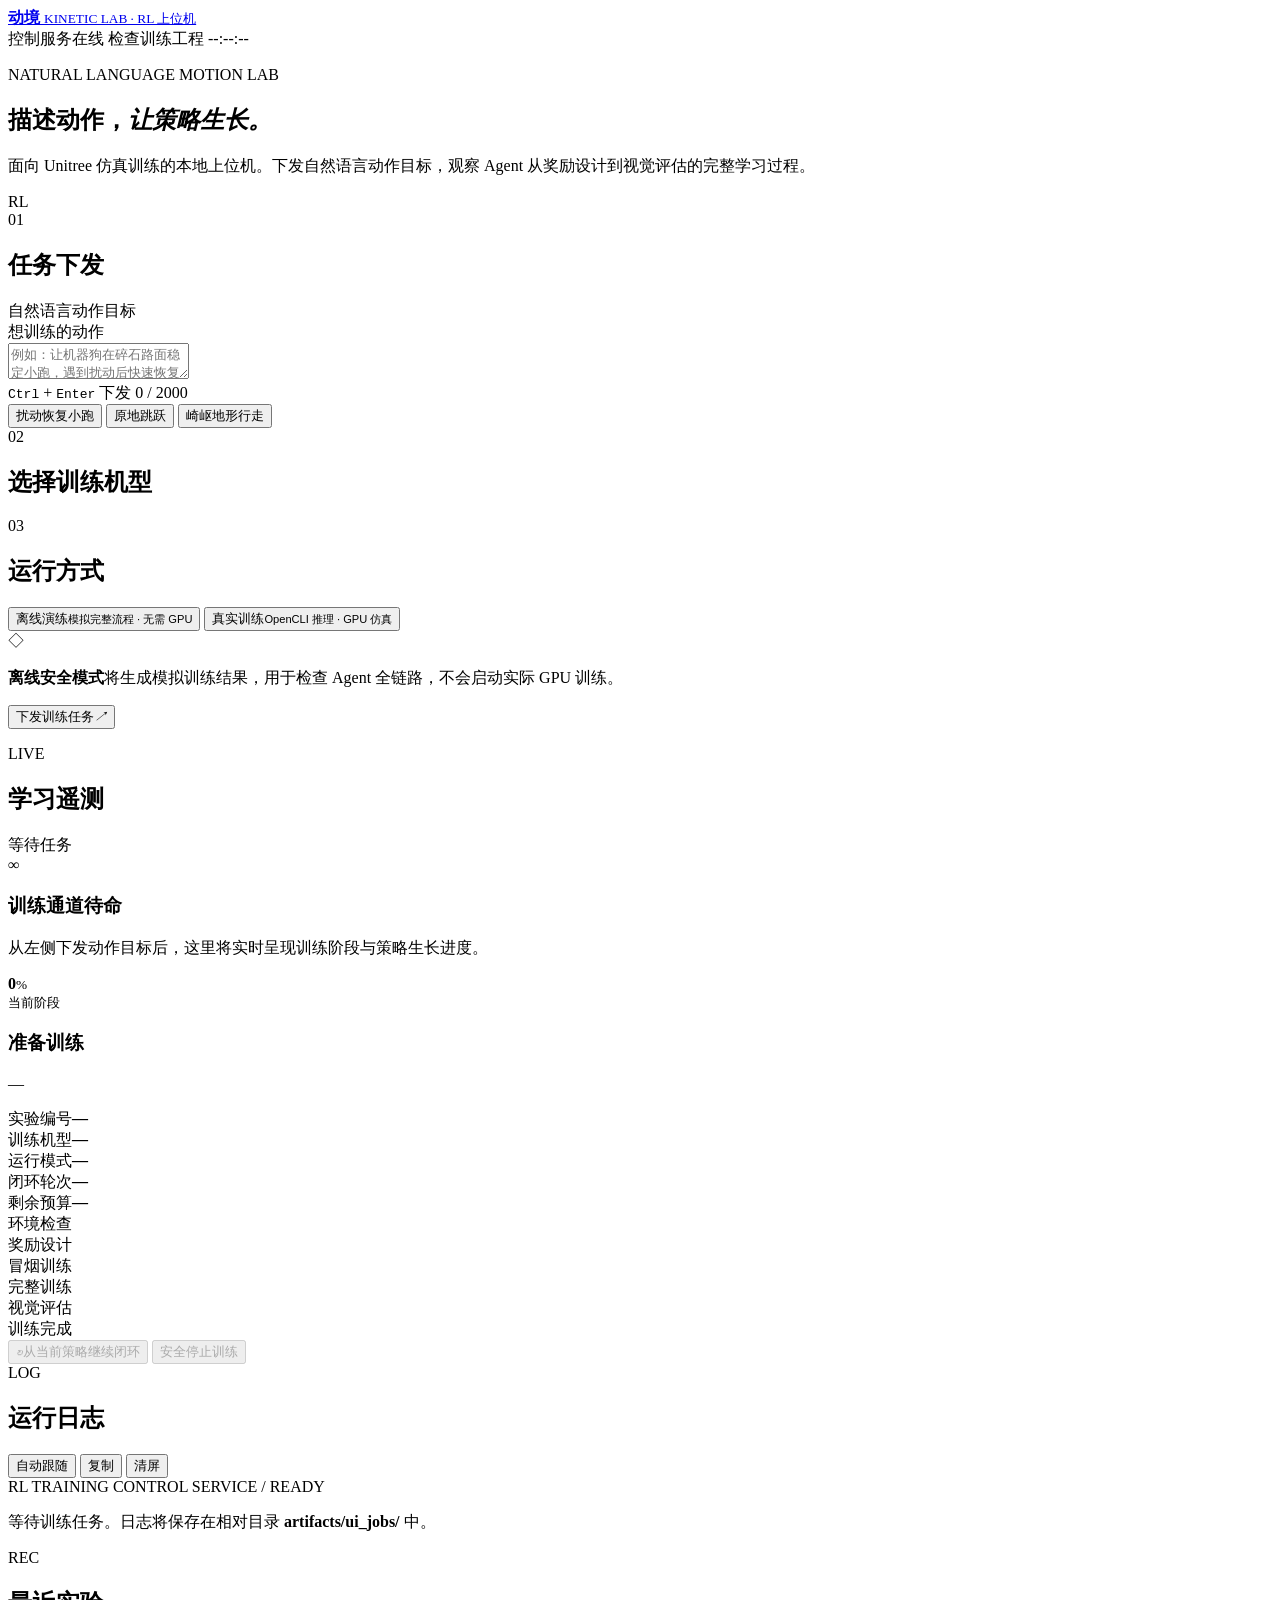
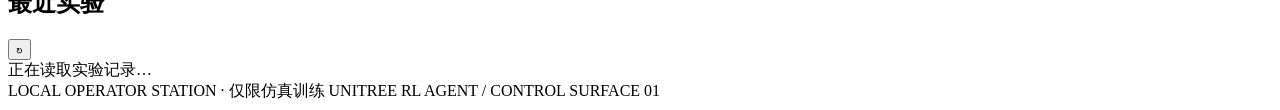
==== rl_agent/rl_training_agent/web/index.html @ 12aefe8e "Initial commit: add parameter adjustment agent" ====
<!doctype html>
<html lang="zh-CN">
<head>
  <meta charset="utf-8">
  <meta name="viewport" content="width=device-width, initial-scale=1">
  <meta name="theme-color" content="#0b0e12">
  <title>动境 · 强化学习上位机</title>
  <link rel="stylesheet" href="/app.css">
</head>
<body>
  <div class="ambient ambient-a"></div>
  <div class="ambient ambient-b"></div>
  <div class="shell">
    <header class="topbar">
      <a class="brand" href="#" aria-label="回到操作台顶部">
        <span class="brand-mark" aria-hidden="true"><i></i><i></i><i></i></span>
        <span>
          <b>动境</b>
          <small>KINETIC LAB · RL 上位机</small>
        </span>
      </a>
      <div class="system-strip" aria-label="系统状态">
        <span class="system-item"><i class="signal online"></i>控制服务在线</span>
        <span class="system-item"><i class="signal" id="projectSignal"></i><span id="projectStatus">检查训练工程</span></span>
        <span class="clock" id="clock">--:--:--</span>
      </div>
    </header>

    <main>
      <section class="intro">
        <div>
          <p class="eyebrow">NATURAL LANGUAGE MOTION LAB</p>
          <h1>描述动作，<em>让策略生长。</em></h1>
          <p class="intro-copy">面向 Unitree 仿真训练的本地上位机。下发自然语言动作目标，观察 Agent 从奖励设计到视觉评估的完整学习过程。</p>
        </div>
        <div class="orbit-art" aria-hidden="true">
          <div class="orbit orbit-one"></div>
          <div class="orbit orbit-two"></div>
          <div class="core"><span>RL</span></div>
          <i class="satellite satellite-a"></i>
          <i class="satellite satellite-b"></i>
        </div>
      </section>

      <section class="control-grid">
        <article class="panel command-panel">
          <div class="panel-heading">
            <div><span class="step-number">01</span><h2>任务下发</h2></div>
            <span class="muted">自然语言动作目标</span>
          </div>
          <label class="sr-only" for="taskInput">想训练的动作</label>
          <div class="prompt-box">
            <textarea id="taskInput" maxlength="2000" placeholder="例如：让机器狗在碎石路面稳定小跑，遇到扰动后快速恢复平衡……"></textarea>
            <div class="prompt-meta">
              <span><kbd>Ctrl</kbd> + <kbd>Enter</kbd> 下发</span>
              <span id="charCount">0 / 2000</span>
            </div>
          </div>
          <div class="examples" aria-label="动作描述示例">
            <button type="button" data-example="训练机器狗稳定向前小跑，并在受到侧向推力后快速恢复平衡">扰动恢复小跑</button>
            <button type="button" data-example="训练机器狗原地向上跳跃，保持身体姿态并稳定落地">原地跳跃</button>
            <button type="button" data-example="训练机器狗在不平整地面低速行走，减少足端打滑和身体晃动">崎岖地形行走</button>
          </div>

          <div class="section-label"><span class="step-number">02</span><h2>选择训练机型</h2></div>
          <div class="robot-grid" id="robotGrid" role="radiogroup" aria-label="训练机器人"></div>

          <div class="section-label mode-title"><span class="step-number">03</span><h2>运行方式</h2></div>
          <div class="mode-switch" id="modeSwitch" role="radiogroup" aria-label="训练模式">
            <button type="button" class="active" data-mode="dry-run" role="radio" aria-checked="true">
              <span>离线演练</span><small>模拟完整流程 · 无需 GPU</small>
            </button>
            <button type="button" data-mode="real" role="radio" aria-checked="false">
              <span>真实训练</span><small>OpenCLI 推理 · GPU 仿真</small>
            </button>
          </div>
          <div class="safety-note" id="modeNote">
            <span aria-hidden="true">◇</span>
            <p><b>离线安全模式</b>将生成模拟训练结果，用于检查 Agent 全链路，不会启动实际 GPU 训练。</p>
          </div>
          <button class="launch-button" id="launchButton" type="button">
            <span>下发训练任务</span><i aria-hidden="true">↗</i>
          </button>
          <p class="form-error" id="formError" role="alert"></p>
        </article>

        <article class="panel telemetry-panel">
          <div class="panel-heading">
            <div><span class="step-number">LIVE</span><h2>学习遥测</h2></div>
            <span class="run-state idle" id="runState"><i></i>等待任务</span>
          </div>

          <div class="telemetry-empty" id="telemetryEmpty">
            <div class="empty-glyph"><span></span><i></i><b>∞</b></div>
            <h3>训练通道待命</h3>
            <p>从左侧下发动作目标后，这里将实时呈现训练阶段与策略生长进度。</p>
          </div>

          <div class="telemetry-content hidden" id="telemetryContent">
            <div class="progress-overview">
              <div class="progress-ring" id="progressRing">
                <div><strong id="progressValue">0</strong><small>%</small></div>
              </div>
              <div class="progress-copy">
                <small>当前阶段</small>
                <h3 id="stageLabel">准备训练</h3>
                <p id="activeTask">—</p>
              </div>
            </div>
            <div class="job-facts">
              <div><span>实验编号</span><b id="taskId">—</b></div>
              <div><span>训练机型</span><b id="activeRobot">—</b></div>
              <div><span>运行模式</span><b id="activeMode">—</b></div>
              <div><span>闭环轮次</span><b id="loopRound">—</b></div>
              <div><span>剩余预算</span><b id="loopBudget">—</b></div>
            </div>
            <div class="stage-track" id="stageTrack" aria-label="训练阶段">
              <div data-threshold="10"><i></i><span>环境检查</span></div>
              <div data-threshold="25"><i></i><span>奖励设计</span></div>
              <div data-threshold="48"><i></i><span>冒烟训练</span></div>
              <div data-threshold="74"><i></i><span>完整训练</span></div>
              <div data-threshold="89"><i></i><span>视觉评估</span></div>
              <div data-threshold="100"><i></i><span>训练完成</span></div>
            </div>
            <div class="training-controls">
              <button class="resume-button hidden" id="resumeButton" type="button" disabled>
                <i aria-hidden="true">↻</i><span>从当前策略继续闭环</span>
              </button>
              <button class="stop-button" id="stopButton" type="button" disabled>
                <i aria-hidden="true"></i><span>安全停止训练</span>
              </button>
            </div>
          </div>
        </article>
      </section>

      <section class="lower-grid">
        <article class="panel terminal-panel">
          <div class="panel-heading terminal-heading">
            <div><span class="step-number">LOG</span><h2>运行日志</h2></div>
            <div class="terminal-actions">
              <button type="button" id="autoScrollButton" class="active">自动跟随</button>
              <button type="button" id="copyLogButton">复制</button>
              <button type="button" id="clearLogButton">清屏</button>
            </div>
          </div>
          <div class="terminal" id="terminal" tabindex="0" aria-label="实时训练日志">
            <div class="terminal-welcome" id="terminalWelcome">
              <span>RL TRAINING CONTROL SERVICE / READY</span>
              <p>等待训练任务。日志将保存在相对目录 <b>artifacts/ui_jobs/</b> 中。</p>
            </div>
            <pre id="logOutput"></pre>
          </div>
        </article>

        <article class="panel history-panel">
          <div class="panel-heading">
            <div><span class="step-number">REC</span><h2>最近实验</h2></div>
            <button class="refresh-button" id="refreshButton" type="button" aria-label="刷新实验">↻</button>
          </div>
          <div class="history-list" id="historyList">
            <div class="history-loading">正在读取实验记录…</div>
          </div>
        </article>
      </section>
    </main>

    <footer>
      <span>LOCAL OPERATOR STATION · 仅限仿真训练</span>
      <span>UNITREE RL AGENT / CONTROL SURFACE 01</span>
    </footer>
  </div>

  <div class="toast" id="toast" role="status" aria-live="polite"></div>
  <script src="/app.js" defer></script>
</body>
</html>
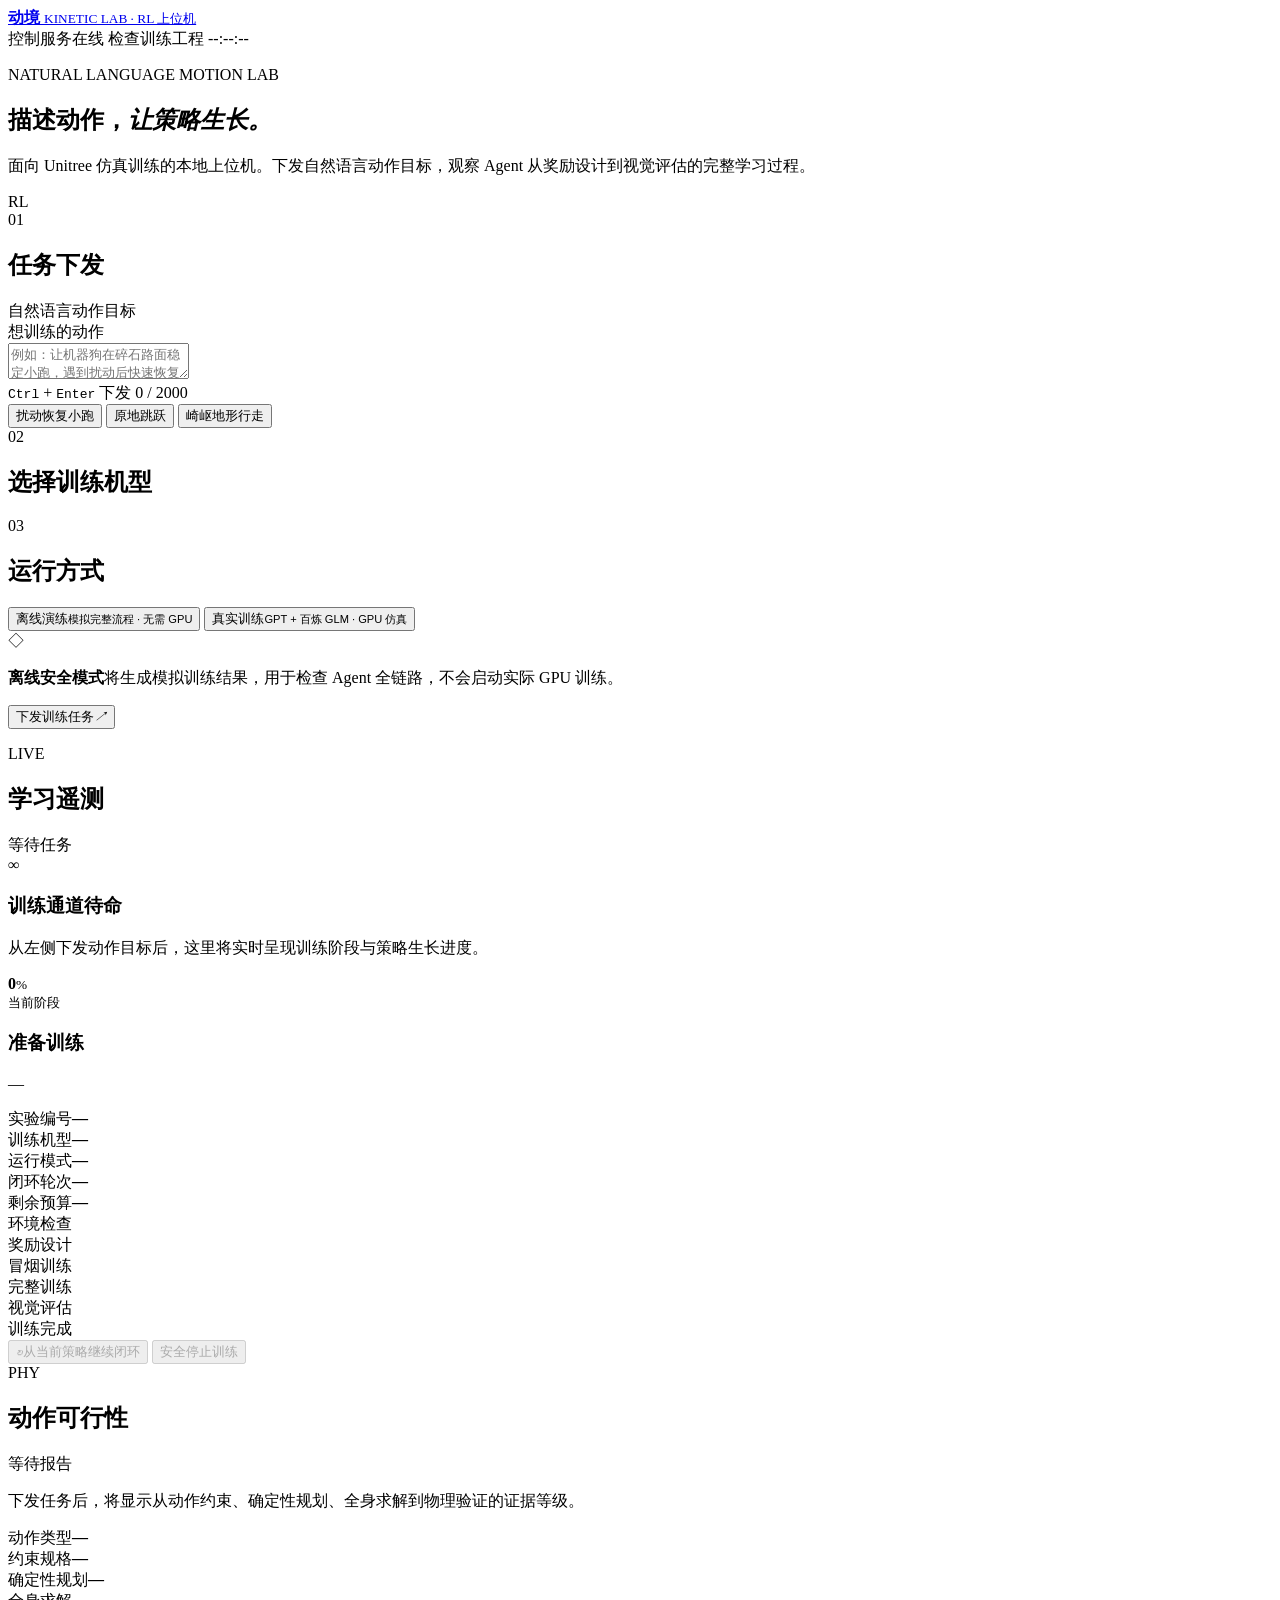
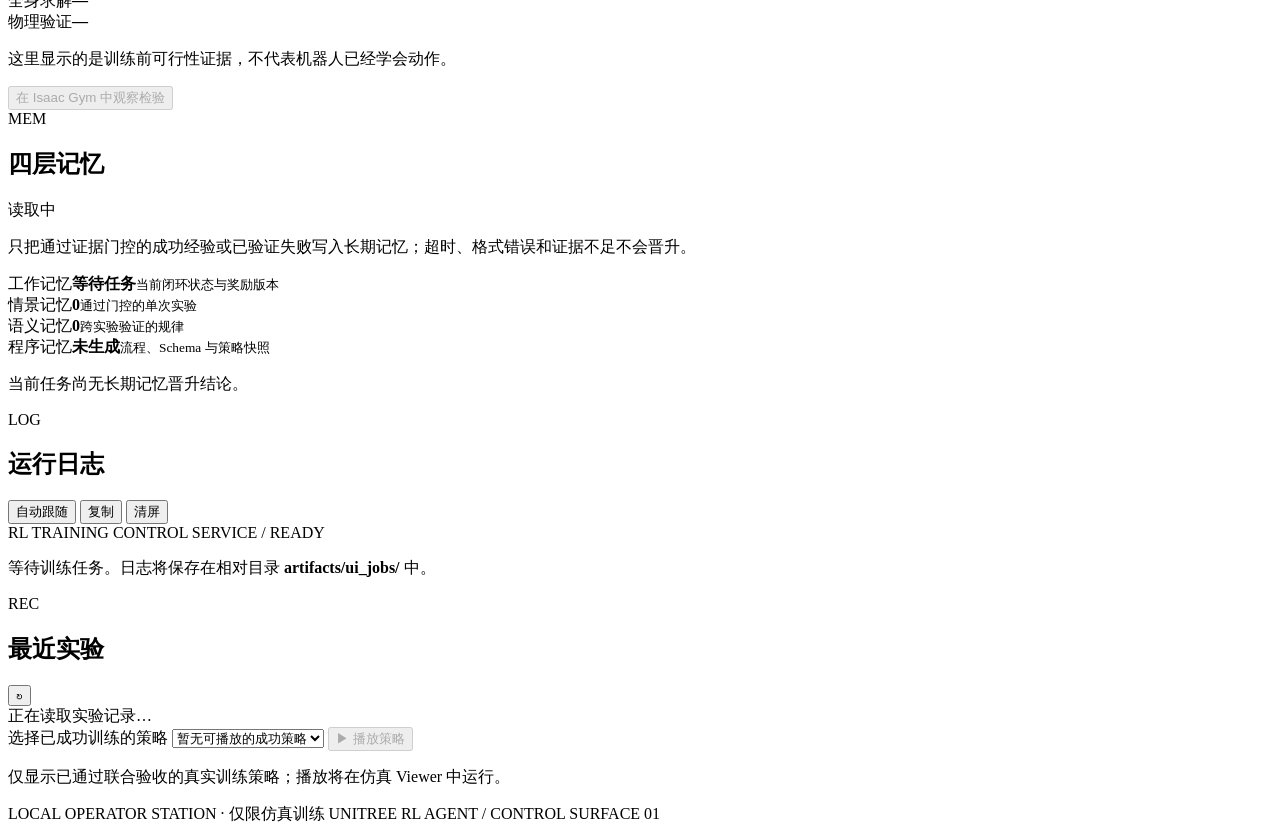
==== commit 2221579b: "feat: complete adaptive RL training agent workflow" ====
--- a/rl_agent/rl_training_agent/web/index.html
+++ b/rl_agent/rl_training_agent/web/index.html
@@ -71,7 +71,7 @@
               <span>离线演练</span><small>模拟完整流程 · 无需 GPU</small>
             </button>
             <button type="button" data-mode="real" role="radio" aria-checked="false">
-              <span>真实训练</span><small>OpenCLI 推理 · GPU 仿真</small>
+              <span>真实训练</span><small>GPT + 百炼 GLM · GPU 仿真</small>
             </button>
           </div>
           <div class="safety-note" id="modeNote">
@@ -122,6 +122,7 @@
               <div data-threshold="89"><i></i><span>视觉评估</span></div>
               <div data-threshold="100"><i></i><span>训练完成</span></div>
             </div>
+            <div class="review-reason hidden" id="reviewReason" role="status"></div>
             <div class="training-controls">
               <button class="resume-button hidden" id="resumeButton" type="button" disabled>
                 <i aria-hidden="true">↻</i><span>从当前策略继续闭环</span>
@@ -131,6 +132,41 @@
               </button>
             </div>
           </div>
+        </article>
+      </section>
+
+      <section class="insight-grid" aria-label="智能体内部状态">
+        <article class="panel insight-panel" id="feasibilityPanel">
+          <div class="panel-heading">
+            <div><span class="step-number">PHY</span><h2>动作可行性</h2></div>
+            <span class="insight-badge pending" id="feasibilityStatus">等待报告</span>
+          </div>
+          <p class="insight-lead" id="feasibilitySummary">下发任务后，将显示从动作约束、确定性规划、全身求解到物理验证的证据等级。</p>
+          <div class="evidence-ladder" aria-label="可行性证据链">
+            <div><span>动作类型</span><b id="feasibilityMotion">—</b></div>
+            <div><span>约束规格</span><b id="feasibilityConstraint">—</b></div>
+            <div><span>确定性规划</span><b id="feasibilityPlanning">—</b></div>
+            <div><span>全身求解</span><b id="feasibilityWholeBody">—</b></div>
+            <div><span>物理验证</span><b id="feasibilityPhysics">—</b></div>
+          </div>
+          <div class="component-chips" id="feasibilityComponents"></div>
+          <p class="insight-note" id="feasibilityReason">这里显示的是训练前可行性证据，不代表机器人已经学会动作。</p>
+          <button class="viewer-button" id="feasibilityViewButton" type="button" disabled>在 Isaac Gym 中观察检验</button>
+        </article>
+
+        <article class="panel insight-panel" id="memoryPanel">
+          <div class="panel-heading">
+            <div><span class="step-number">MEM</span><h2>四层记忆</h2></div>
+            <span class="insight-badge pending" id="memoryEnabled">读取中</span>
+          </div>
+          <p class="insight-lead">只把通过证据门控的成功经验或已验证失败写入长期记忆；超时、格式错误和证据不足不会晋升。</p>
+          <div class="memory-grid">
+            <div><span>工作记忆</span><b id="memoryWorking">等待任务</b><small>当前闭环状态与奖励版本</small></div>
+            <div><span>情景记忆</span><b id="memoryEpisodic">0</b><small>通过门控的单次实验</small></div>
+            <div><span>语义记忆</span><b id="memorySemantic">0</b><small>跨实验验证的规律</small></div>
+            <div><span>程序记忆</span><b id="memoryProcedural">未生成</b><small>流程、Schema 与策略快照</small></div>
+          </div>
+          <p class="insight-note" id="memoryPromotion">当前任务尚无长期记忆晋升结论。</p>
         </article>
       </section>
 
@@ -161,6 +197,14 @@
           <div class="history-list" id="historyList">
             <div class="history-loading">正在读取实验记录…</div>
           </div>
+          <div class="playback-controls">
+            <label class="sr-only" for="playStrategySelect">选择已成功训练的策略</label>
+            <select id="playStrategySelect" aria-label="选择已成功训练的策略">
+              <option value="">暂无可播放的成功策略</option>
+            </select>
+            <button type="button" id="playStrategyButton" disabled>▶ 播放策略</button>
+          </div>
+          <p class="playback-note" id="playbackNote">仅显示已通过联合验收的真实训练策略；播放将在仿真 Viewer 中运行。</p>
         </article>
       </section>
     </main>
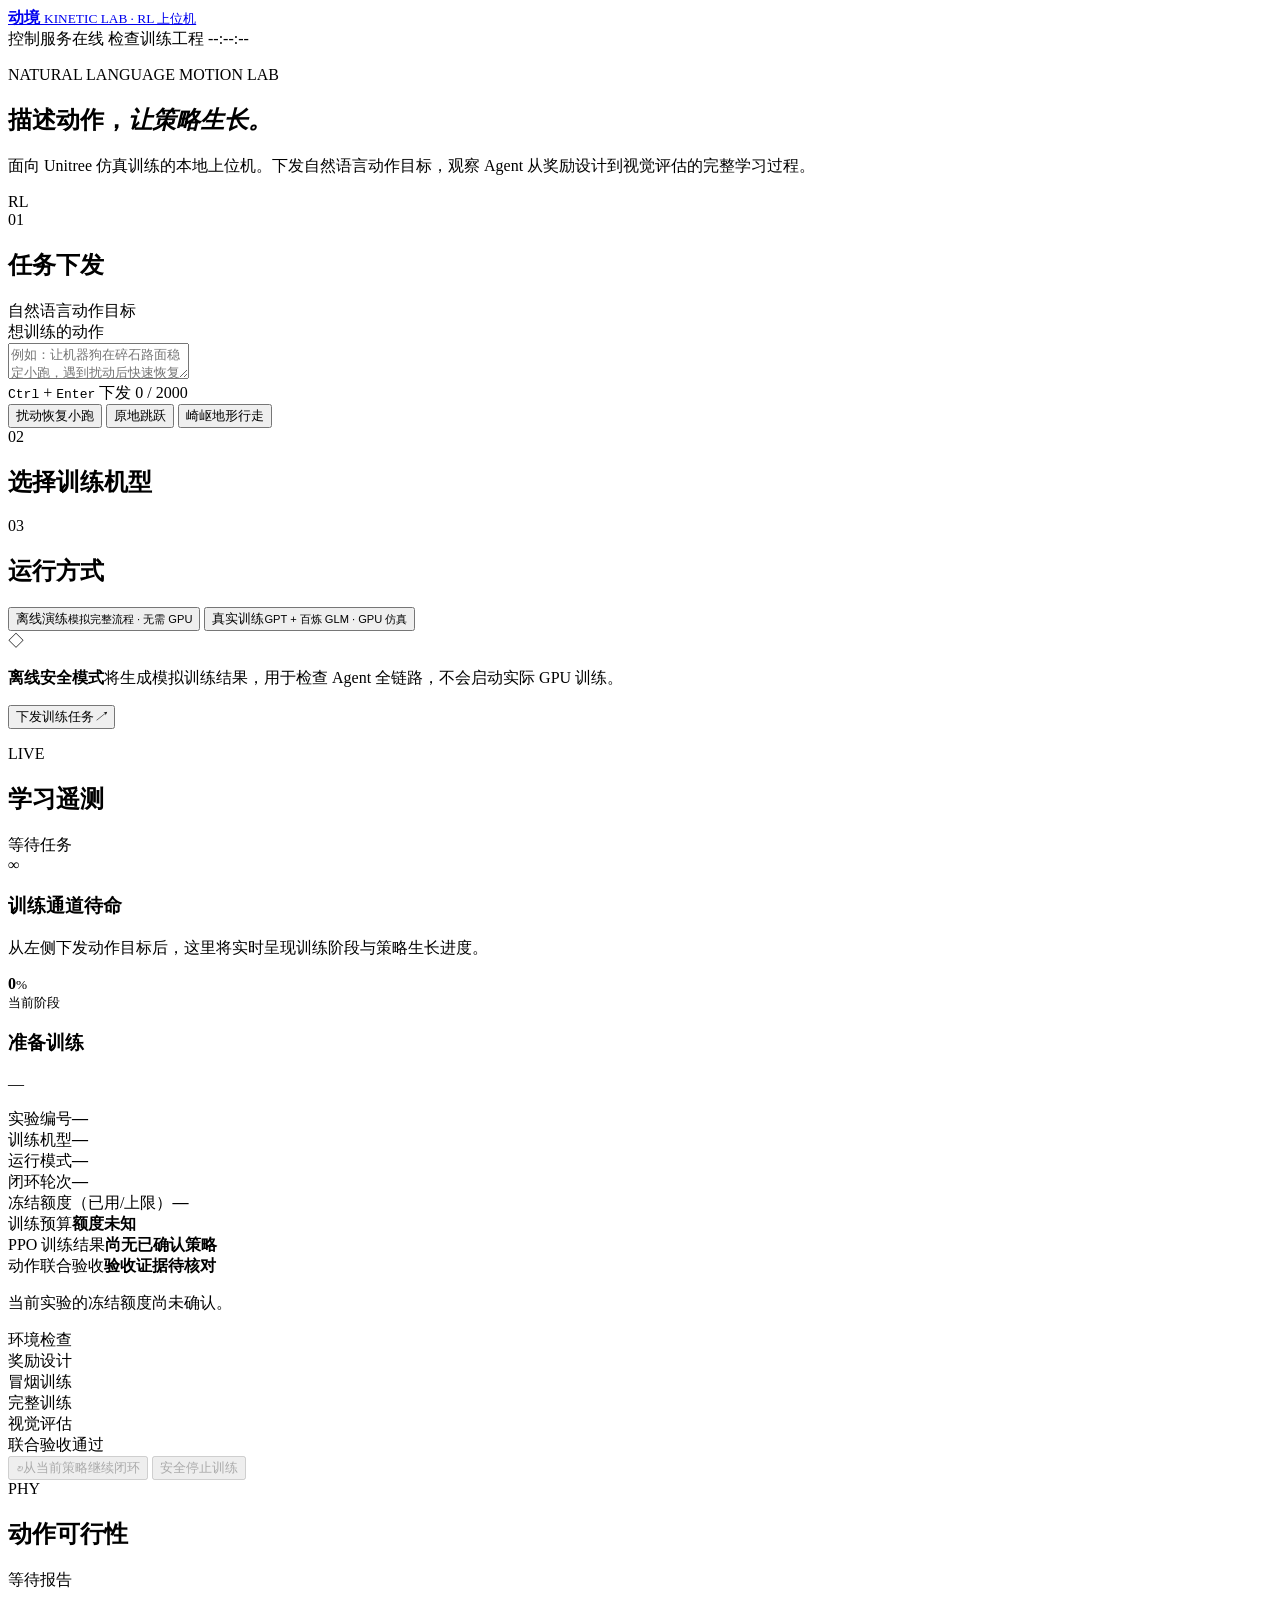
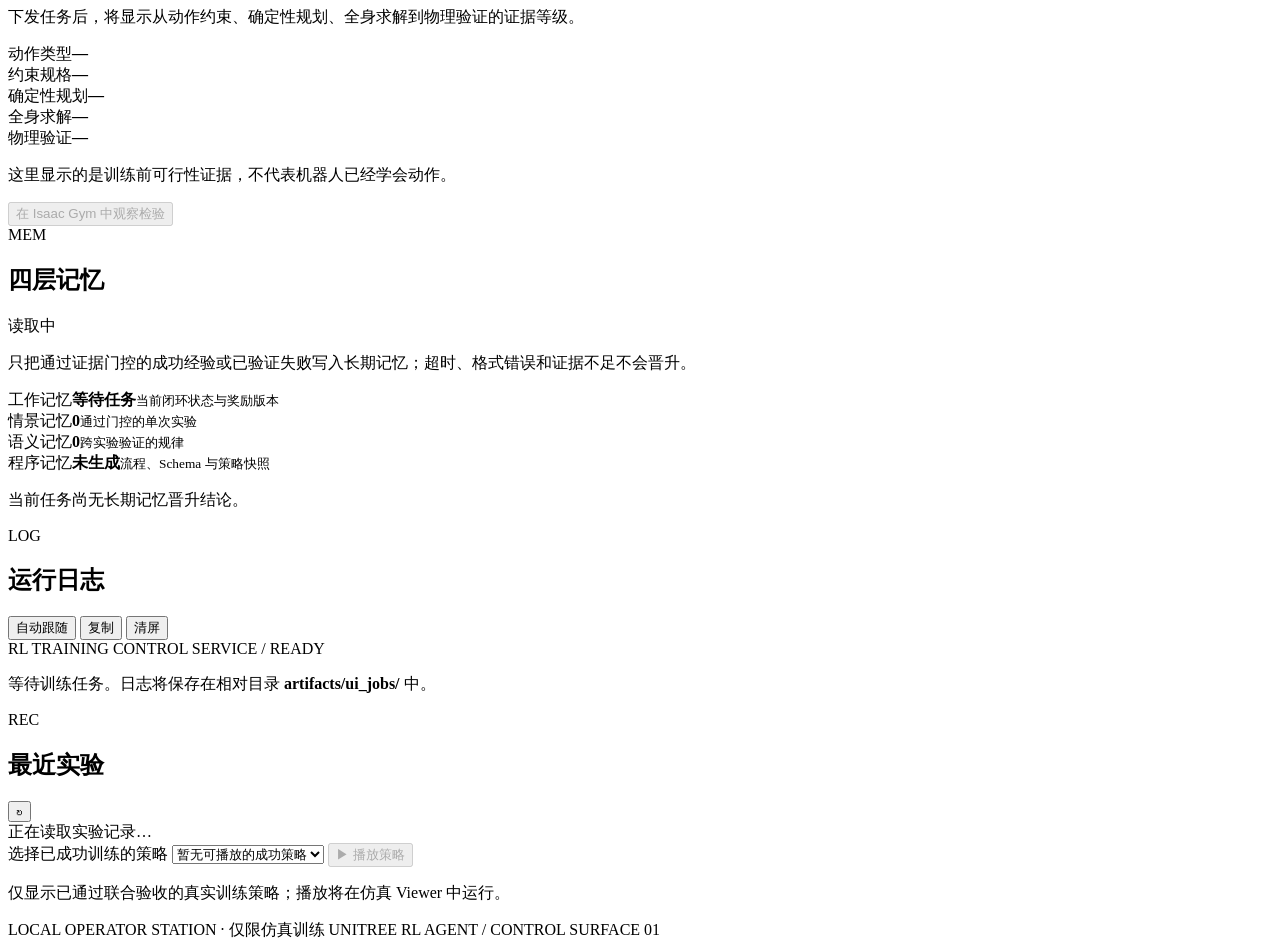
==== commit 553f9ea0: "fix: harden training contracts, recovery, and I/O performance" ====
--- a/rl_agent/rl_training_agent/web/index.html
+++ b/rl_agent/rl_training_agent/web/index.html
@@ -112,15 +112,21 @@
               <div><span>训练机型</span><b id="activeRobot">—</b></div>
               <div><span>运行模式</span><b id="activeMode">—</b></div>
               <div><span>闭环轮次</span><b id="loopRound">—</b></div>
-              <div><span>剩余预算</span><b id="loopBudget">—</b></div>
-            </div>
+              <div><span>冻结额度（已用/上限）</span><b id="loopBudget">—</b></div>
+            </div>
+            <div class="result-facts" aria-label="预算、训练与验收分别展示">
+              <div><span>训练预算</span><b id="budgetStatus">额度未知</b></div>
+              <div><span>PPO 训练结果</span><b id="ppoStatus">尚无已确认策略</b></div>
+              <div><span>动作联合验收</span><b id="acceptanceStatus">验收证据待核对</b></div>
+            </div>
+            <p class="budget-notice" id="budgetNotice" role="status">当前实验的冻结额度尚未确认。</p>
             <div class="stage-track" id="stageTrack" aria-label="训练阶段">
               <div data-threshold="10"><i></i><span>环境检查</span></div>
               <div data-threshold="25"><i></i><span>奖励设计</span></div>
               <div data-threshold="48"><i></i><span>冒烟训练</span></div>
               <div data-threshold="74"><i></i><span>完整训练</span></div>
               <div data-threshold="89"><i></i><span>视觉评估</span></div>
-              <div data-threshold="100"><i></i><span>训练完成</span></div>
+              <div data-threshold="100"><i></i><span>联合验收通过</span></div>
             </div>
             <div class="review-reason hidden" id="reviewReason" role="status"></div>
             <div class="training-controls">
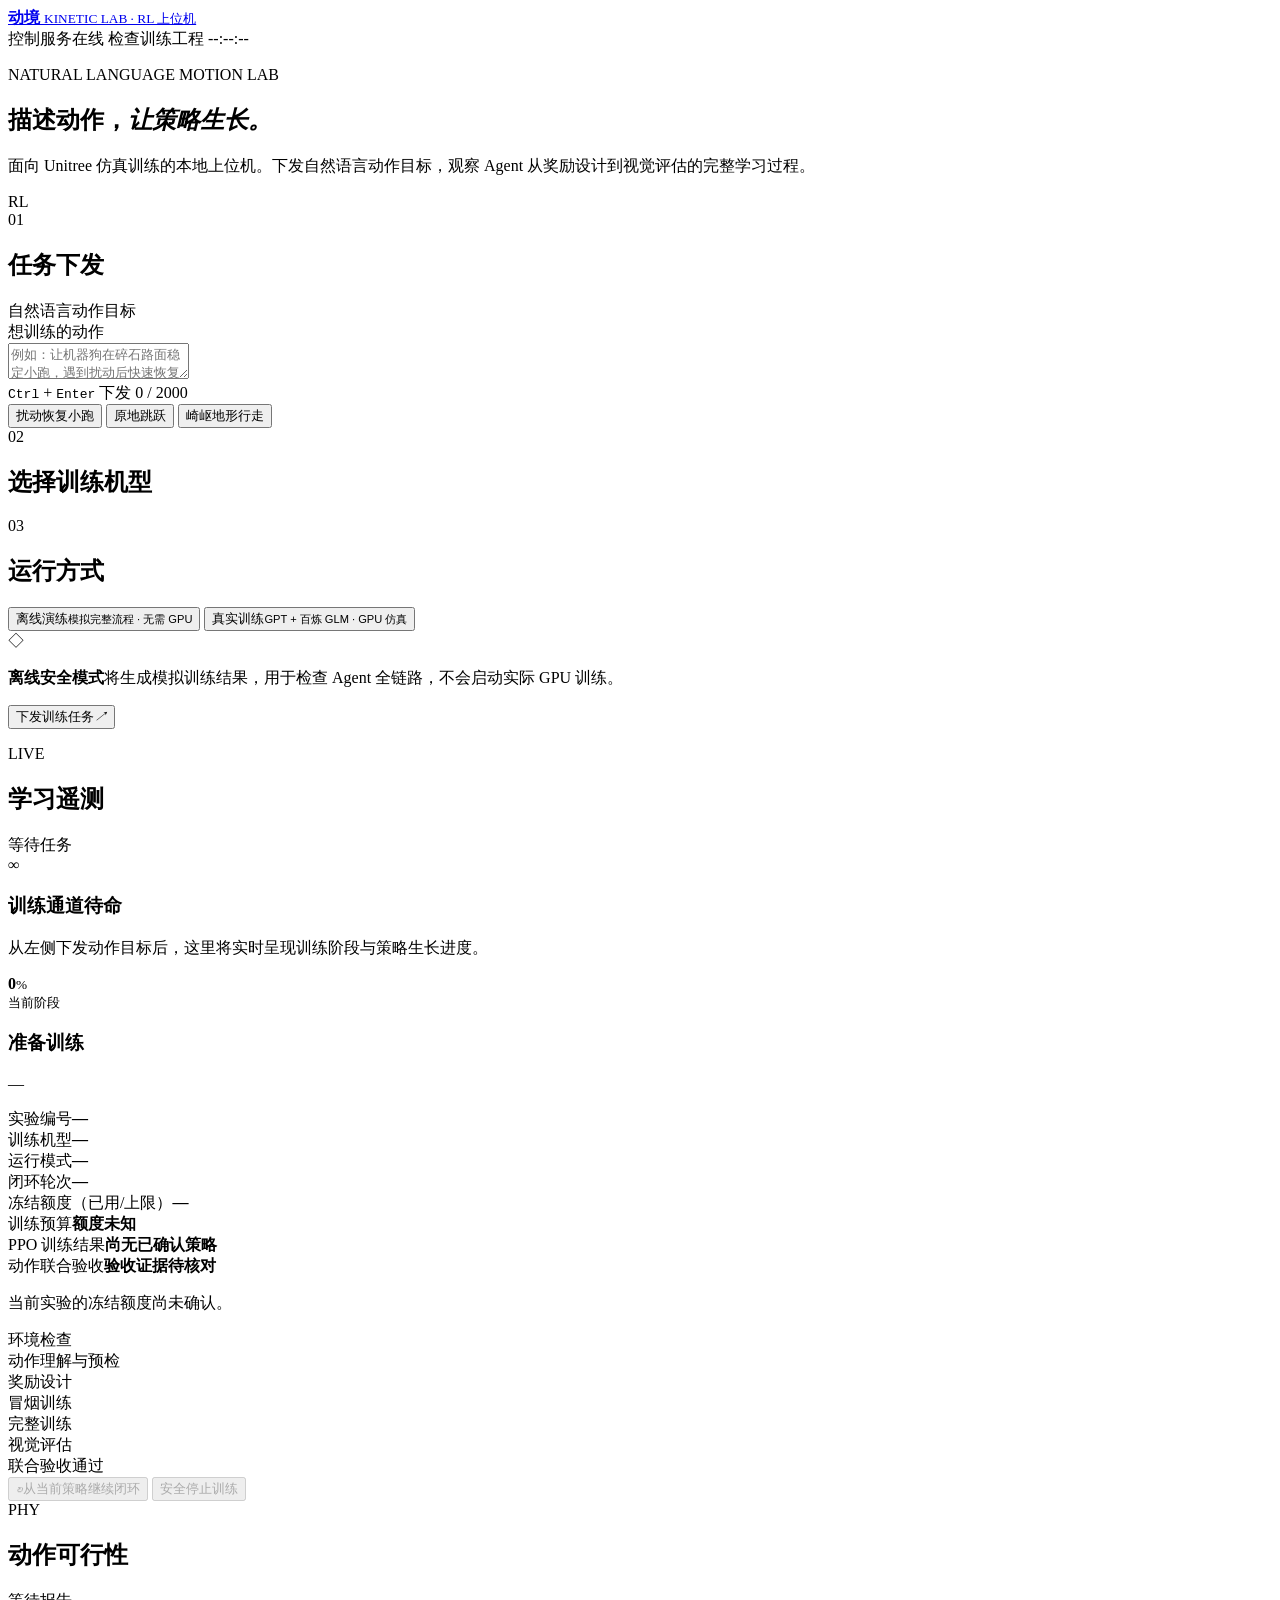
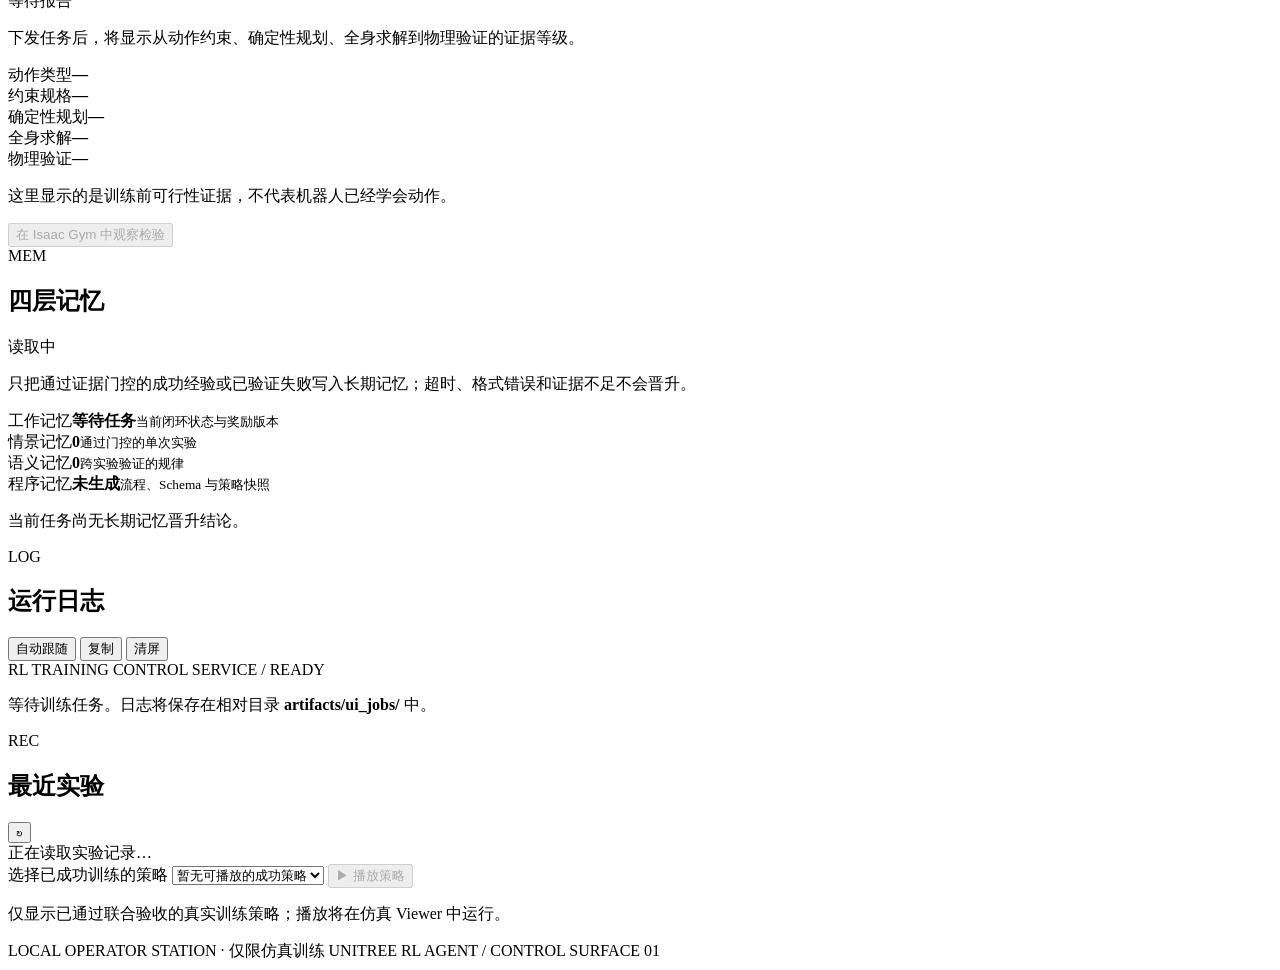
==== commit a244fb65: "fix: harden reward contracts and apply scoped GPT repairs Preserve task identity, acceptance criteri" ====
--- a/rl_agent/rl_training_agent/web/index.html
+++ b/rl_agent/rl_training_agent/web/index.html
@@ -121,12 +121,13 @@
             </div>
             <p class="budget-notice" id="budgetNotice" role="status">当前实验的冻结额度尚未确认。</p>
             <div class="stage-track" id="stageTrack" aria-label="训练阶段">
-              <div data-threshold="10"><i></i><span>环境检查</span></div>
-              <div data-threshold="25"><i></i><span>奖励设计</span></div>
-              <div data-threshold="48"><i></i><span>冒烟训练</span></div>
-              <div data-threshold="74"><i></i><span>完整训练</span></div>
-              <div data-threshold="89"><i></i><span>视觉评估</span></div>
-              <div data-threshold="100"><i></i><span>联合验收通过</span></div>
+              <div data-stage="environment"><i></i><span>环境检查</span></div>
+              <div data-stage="intent"><i></i><span>动作理解与预检</span></div>
+              <div data-stage="reward"><i></i><span>奖励设计</span></div>
+              <div data-stage="smoke"><i></i><span>冒烟训练</span></div>
+              <div data-stage="full"><i></i><span>完整训练</span></div>
+              <div data-stage="visual"><i></i><span>视觉评估</span></div>
+              <div data-stage="acceptance"><i></i><span>联合验收通过</span></div>
             </div>
             <div class="review-reason hidden" id="reviewReason" role="status"></div>
             <div class="training-controls">
